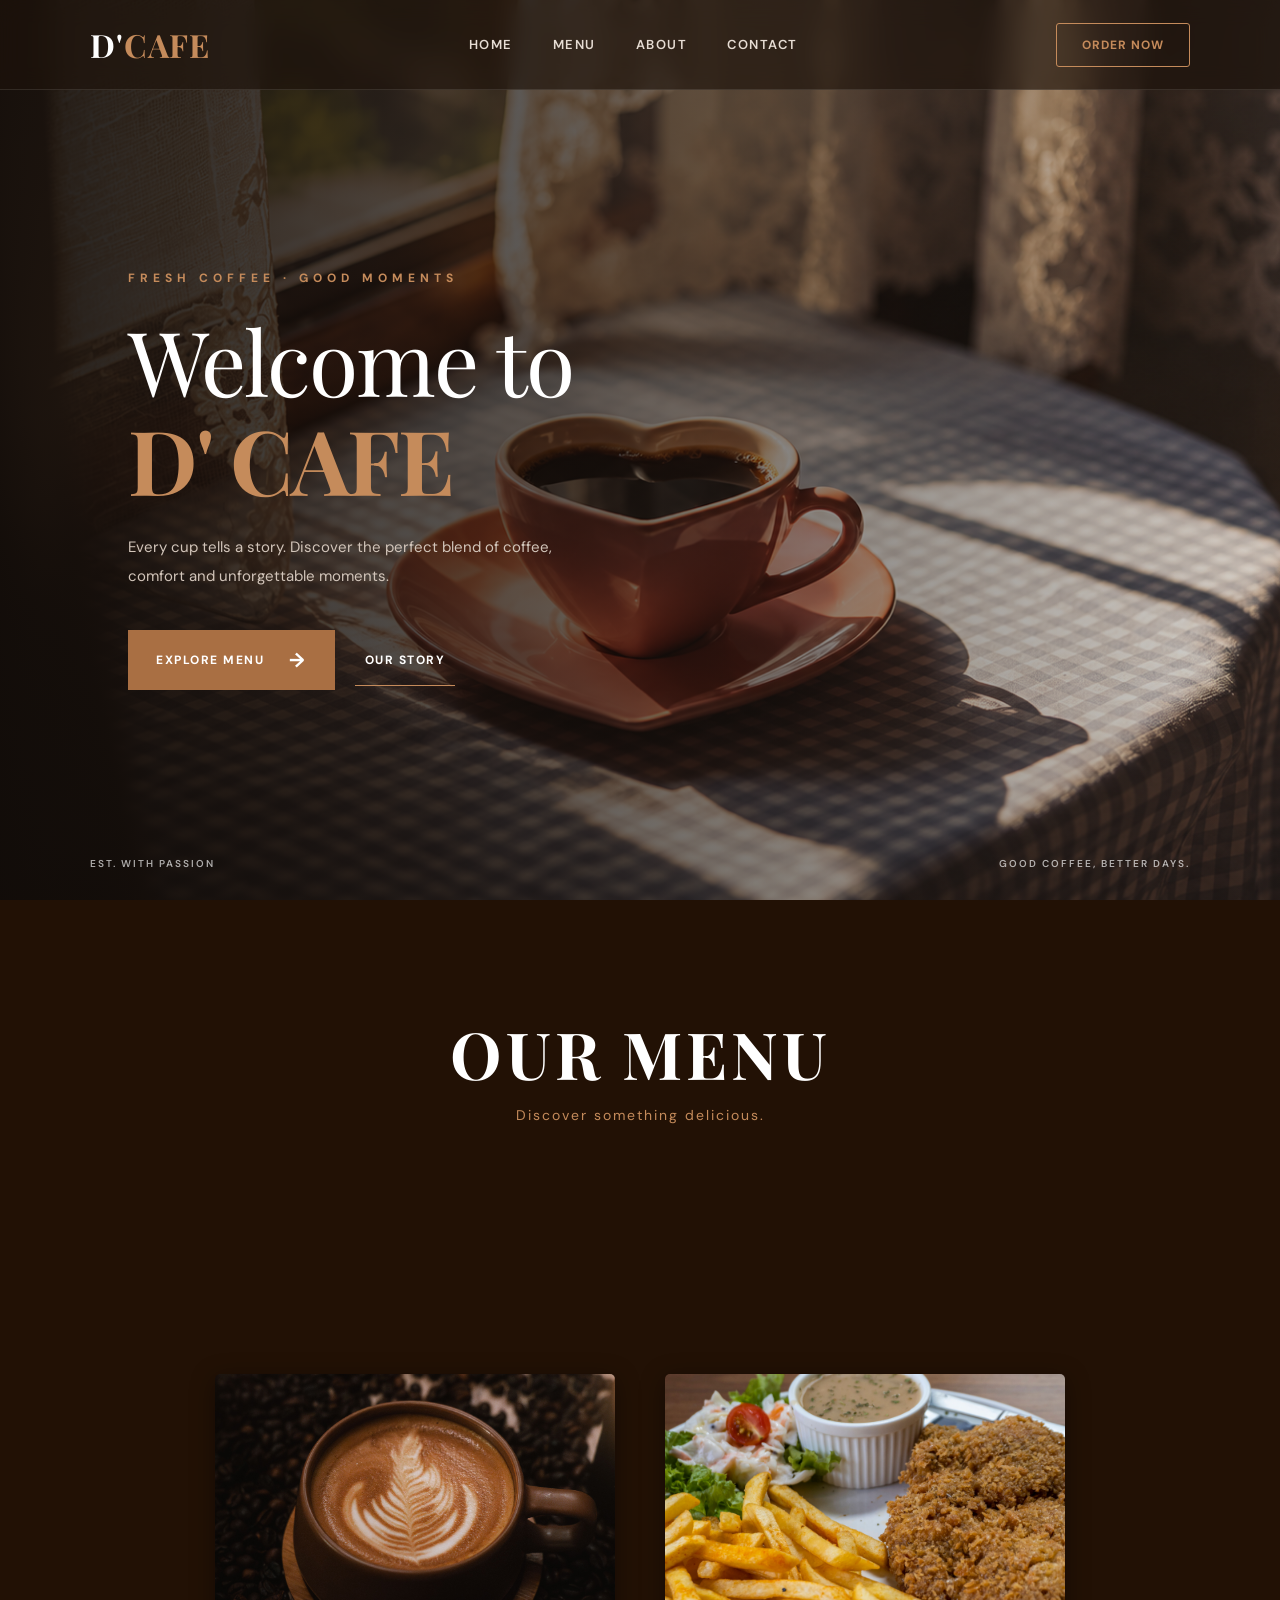
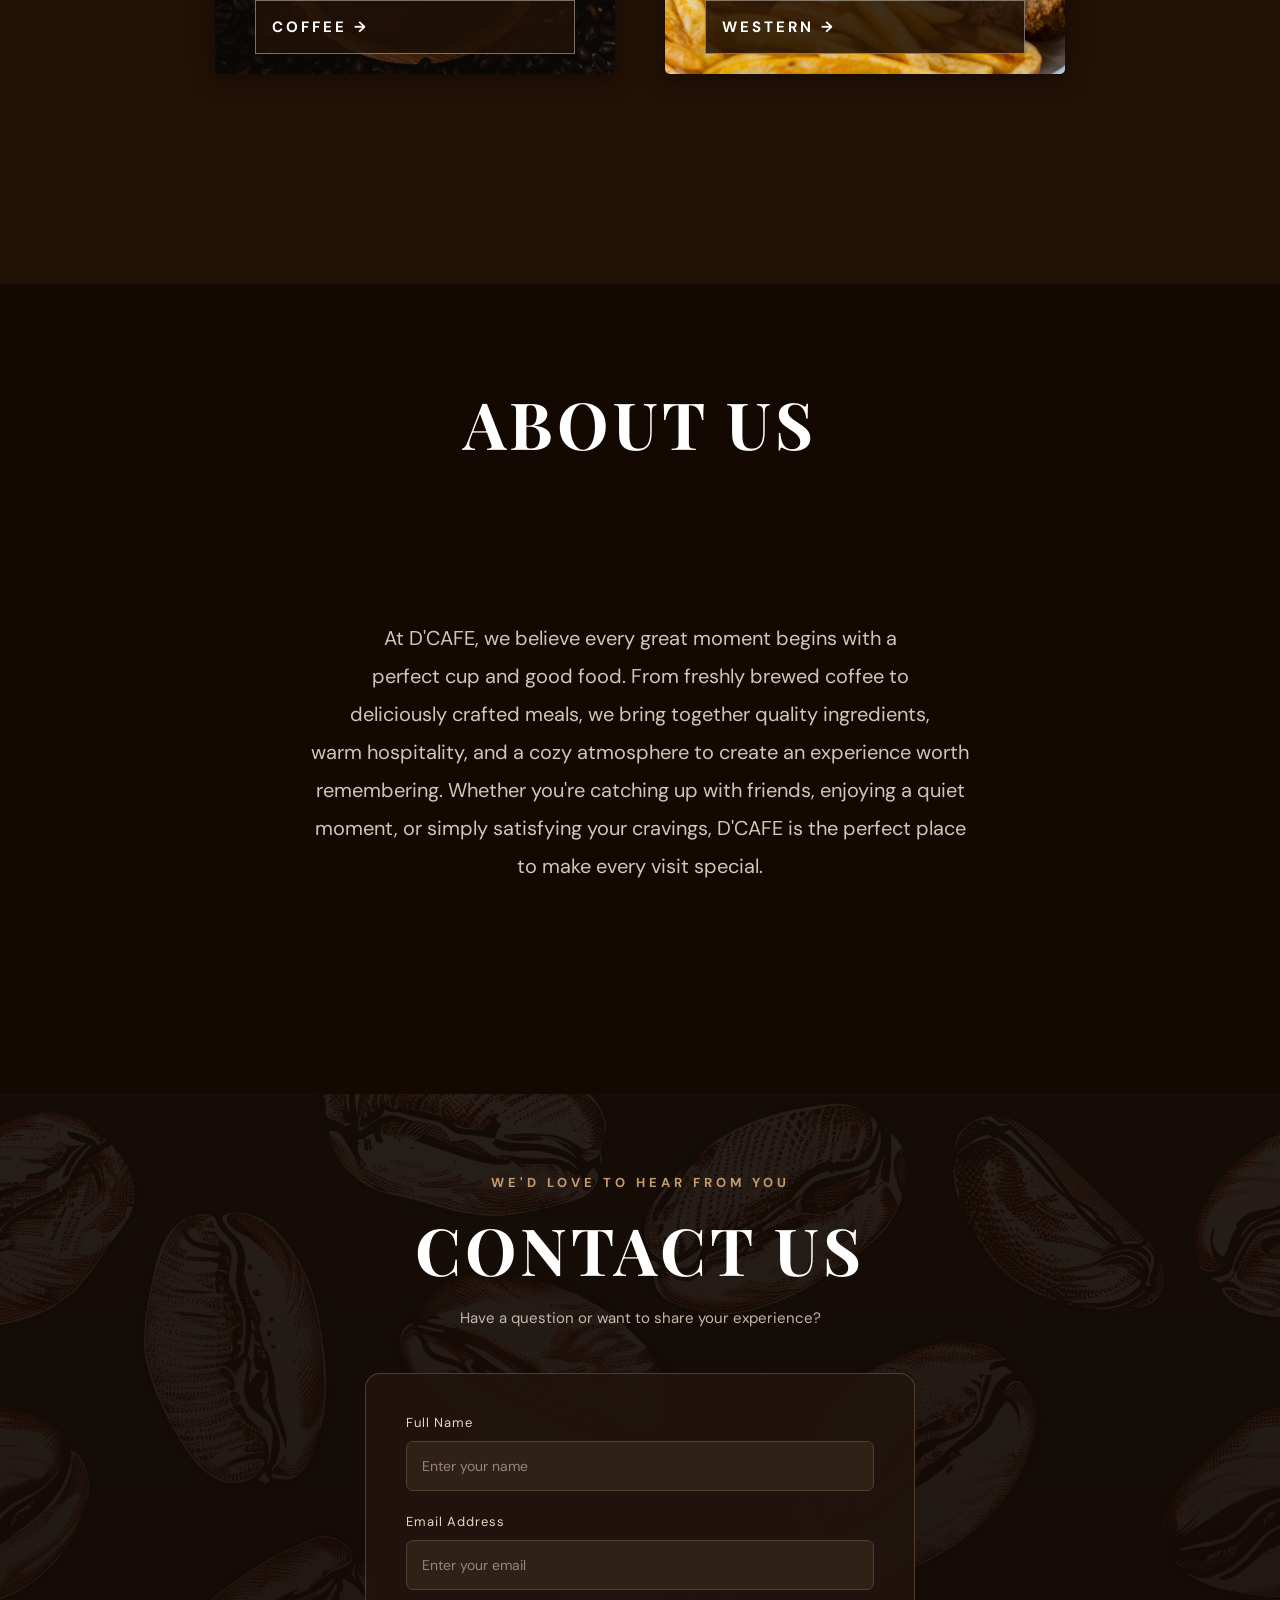
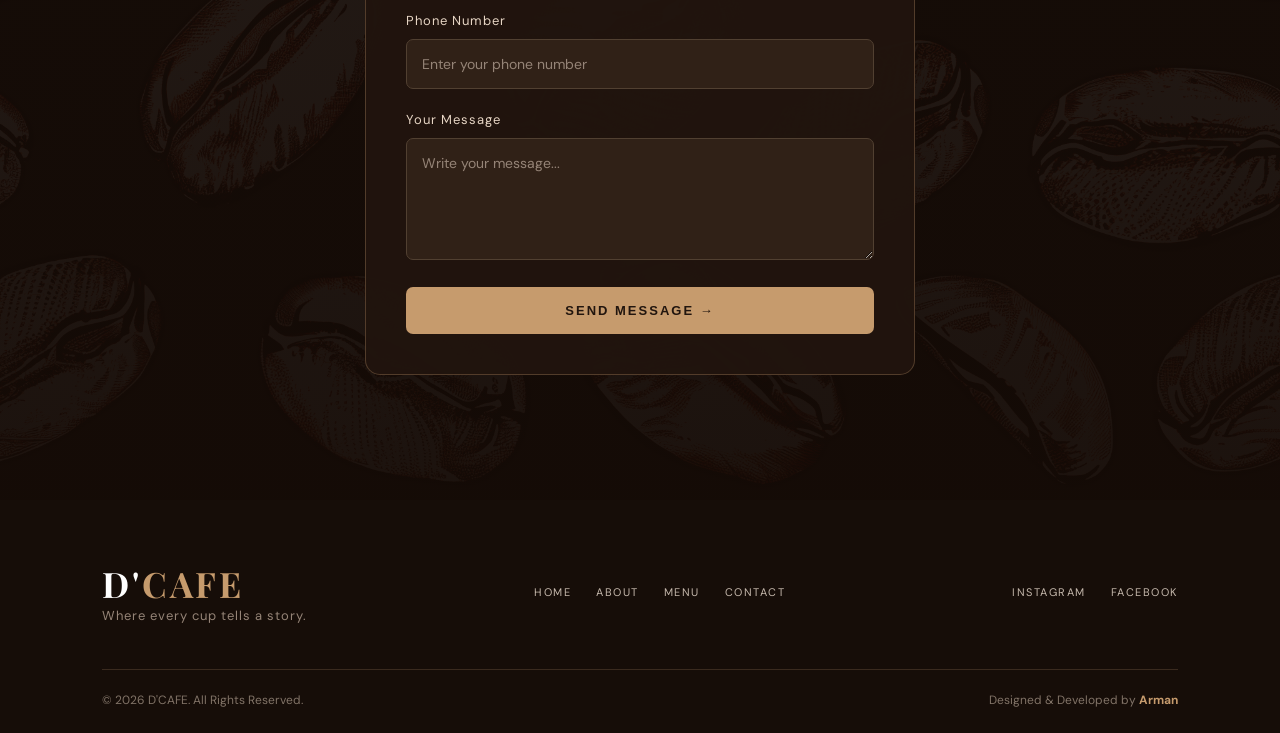
==== index.html @ 418d4ee4 "Initial commit" ====
<!DOCTYPE html>
<html lang="en">
<head>
    <meta charset="UTF-8">
    <meta name="viewport" content="width=device-width, initial-scale=1.0">

    <title>D' CAFE | Coffee & More</title>

    <link rel="icon" type="image/png" href="logo.png">
    <link rel="stylesheet" href="style.css">
</head>

<body>

    <!-- NAVBAR -->
    <nav class="navbar">

        <a href="#home" class="logo">
            D'<span>CAFE</span>
        </a>

        <div class="navbar-list">
            <a href="#home">Home</a>
            <a href="#menu">Menu</a>
            <a href="#about">About</a>
            <a href="#contact">Contact</a>
        </div>

        <a href="#menu" class="nav-btn">Order Now</a>

    </nav>

    <!-- HERO SECTION -->
    <section class="hero" id="home">

        <div class="hero-overlay"></div>

        <div class="hero-content">

            <p class="hero-subtitle">
                FRESH COFFEE · GOOD MOMENTS
            </p>

            <h1>
                Welcome to<br>
                <span>D' CAFE</span>
            </h1>

            <p class="hero-description">
                Every cup tells a story. Discover the perfect
                blend of coffee, comfort and unforgettable moments.
            </p>

            <div class="hero-buttons">
                <a href="#menu" class="hero-btn">
                    EXPLORE MENU
                    <span>→</span>
                </a>

                <a href="#about" class="secondary-btn">
                    OUR STORY
                </a>
            </div>

        </div>

        <div class="hero-bottom">
            <p>EST. WITH PASSION</p>
            <p>GOOD COFFEE, BETTER DAYS.</p>
        </div>

    </section>

  
<!-- FEATURES SECTION -->

<div class="features-title" id="menu">
    <h1>OUR MENU</h1>
    <p>Discover something delicious.</p>
</div>

<section class="features">

    <div class="card">
    <img class="card-img" src="card-coffee.jpg" alt="Coffee">

    <a href="coffee.html" class="card-btn">
        COFFEE →
    </a>
</div>

<div class="card">
    <img class="card-img" src="card-western.jpg" alt="Western">

    <a href="western.html" class="card-btn">
        WESTERN →
    </a>
</div>

</section>

<!-- FEATURES SECTION END -->

<!-- ABOUT SECTION -->

    <section class="about" id="about">
        <h1>ABOUT US</h1>
        <p>At D'CAFE, we believe every great moment begins with a <br>
            perfect cup and good food. From freshly brewed coffee to <br>
            deliciously crafted meals, we bring together quality ingredients, <br> 
            warm hospitality, and a cozy atmosphere to create an experience worth <br>
            remembering. Whether you're catching up with friends, enjoying a quiet <br>
            moment, or simply satisfying your cravings, D'CAFE is the perfect place <br>
            to make every visit special.</p>
    </section>

<!-- ABOUT SECTION END-->


<!-- CONTACT SECTION -->
<section class="contact" id="contact">

    <div class="contact-heading">
        <p>WE'D LOVE TO HEAR FROM YOU</p>
        <h1>CONTACT US</h1>
        <span>Have a question or want to share your experience?</span>
    </div>

    <form class="contact-container">

        <div class="input-group">
            <label for="name">Full Name</label>
            <input type="text" id="name"
                placeholder="Enter your name" required>
        </div>

        <div class="input-group">
            <label for="email">Email Address</label>
            <input type="email" id="email"
                placeholder="Enter your email" required>
        </div>

        <div class="input-group">
            <label for="phone">Phone Number</label>
            <input type="tel" id="phone"
                placeholder="Enter your phone number">
        </div>

        <div class="input-group">
            <label for="message">Your Message</label>
            <textarea id="message"
                placeholder="Write your message..."
                rows="5" required></textarea>
        </div>

        <button type="submit" class="ctc-btn">
            SEND MESSAGE →
        </button>

    </form>

</section>
<!-- CONTACT SECTION END -->


<!-- FOOTER -->

<footer class="footer">

    <div class="footer-content">

        <div class="footer-brand">
            <h2>D'<span>CAFE</span></h2>
            <p>Where every cup tells a story.</p>
        </div>

        <div class="footer-links">
            <a href="#home">HOME</a>
            <a href="#about">ABOUT</a>
            <a href="#menu">MENU</a>
            <a href="#contact">CONTACT</a>
        </div>

        <div class="footer-socials">
            <a href="https://instagram.com">INSTAGRAM</a>
            <a href="https://facebook.com">FACEBOOK</a>
        </div>

    </div>

    <div class="footer-bottom">
        <p>© 2026 D'CAFE. All Rights Reserved.</p>
        <p>Designed & Developed by <span>Arman</span></p>
    </div>

</footer>

<!-- FOOTER END -->



    <script src="main.js"></script>

</body>
</html>
---- style.css ----
/* GOOGLE FONT */
@import url('https://fonts.googleapis.com/css2?family=DM+Sans:wght@400;500;600;700&family=Playfair+Display:wght@400;500;600;700&display=swap');


/* RESET */
* {
    margin: 0;
    padding: 0;
    box-sizing: border-box;
    text-decoration: none;
}

html {
    scroll-behavior: smooth;
}

body {
    background-color: #17110d;
    font-family: 'DM Sans', sans-serif;
}


/* ================= NAVBAR ================= */

.navbar {
    width: 100%;
    height: 90px;

    padding: 0 7%;

    display: flex;
    align-items: center;
    justify-content: space-between;

    position: absolute;
    top: 0;
    left: 0;
    z-index: 100;

    background: rgba(30, 19, 12, 0.65);
    backdrop-filter: blur(12px);

    border-bottom: 1px solid rgba(255,255,255,0.1);
}


/* LOGO */

.logo {
    color: #fff;
    font-family: 'Playfair Display', serif;
    font-size: 32px;
    font-weight: 700;
    letter-spacing: 1px;
}

.logo span {
    color: #c58b5b;
}


/* NAVIGATION */

.navbar-list {
    display: flex;
    align-items: center;
    /* gap: 40px; */
}

.navbar-list a {
    color: #e7ddd4;
    font-size: 13px;
    font-weight: 600;
    letter-spacing: 1.5px;
    text-transform: uppercase;
    padding: 20px;

    transition: 0.3s ease;
}

.navbar-list a:hover {
    background-color: #c58b5b;
}


/* NAV BUTTON */

.nav-btn {
    padding: 13px 25px;

    border: 1px solid #c58b5b;
    border-radius: 3px;

    color: #c58b5b;
    font-size: 12px;
    font-weight: 700;
    letter-spacing: 1px;
    text-transform: uppercase;

    transition: 0.3s ease;
}

.nav-btn:hover {
    background: #c58b5b;
    color: #21150e;
}


/* ================= HERO ================= */

.hero {
    width: 100%;
    min-height: 100vh;
    min-height: 100dvh;

    display: flex;
    align-items: center;

    position: relative;
    overflow: hidden;

    background-image: url("coffeebg-hero.png");
    background-repeat: no-repeat;
    background-size: cover;
    background-position: center;
}


/* DARK OVERLAY */

.hero-overlay {
    position: absolute;
    inset: 0;

    background:
        linear-gradient(
            90deg,
            rgba(15, 10, 7, 0.92) 0%,
            rgba(15, 10, 7, 0.65) 45%,
            rgba(15, 10, 7, 0.15) 100%
        );

    z-index: 1;
}


/* HERO CONTENT */

.hero-content {
    position: relative;
    z-index: 2;

    width: 100%;
    max-width: 750px;

    margin-left: 10%;
    margin-top: 60px;

    color: white;
}


/* SUBTITLE */

.hero-subtitle {
    color: #c58b5b;

    font-size: 12px;
    font-weight: 700;
    letter-spacing: 5px;

    margin-bottom: 25px;
}


/* HEADING */

.hero-content h1 {
    font-family: 'Playfair Display', serif;

    font-size: clamp(55px, 7vw, 100px);
    line-height: 1.1;

    font-weight: 400;
    letter-spacing: -2px;
}

.hero-content h1 span {
    color: #c58b5b;
    font-weight: 700;
}


/* DESCRIPTION */

.hero-description {
    max-width: 480px;

    margin-top: 25px;

    color: #d2c5ba;

    font-size: 15px;
    line-height: 1.9;
}


/* HERO BUTTONS */

.hero-buttons {
    display: flex;
    align-items: center;
    gap: 20px;

    margin-top: 40px;
}

.hero-btn {
    display: inline-flex;
    align-items: center;
    gap: 25px;

    padding: 17px 28px;

    background: #a96f43;
    color: white;

    font-size: 12px;
    font-weight: 700;
    letter-spacing: 1.5px;

    transition: 0.3s ease;
}

.hero-btn span {
    font-size: 20px;
    transition: 0.3s ease;
}

.hero-btn:hover {
    background: #c58b5b;
    transform: translateY(-4px);
}

.hero-btn:hover span {
    transform: translateX(5px);
}


.secondary-btn {
    color: white;

    font-size: 12px;
    font-weight: 700;
    letter-spacing: 1.5px;

    padding: 17px 10px;

    border-bottom: 1px solid #c58b5b;

    transition: 0.3s ease;
}

.secondary-btn:hover {
    color: #c58b5b;
}


/* HERO BOTTOM */

.hero-bottom {
    position: absolute;
    bottom: 30px;
    left: 7%;
    right: 7%;

    z-index: 2;

    display: flex;
    justify-content: space-between;

    color: rgba(255,255,255,0.65);

    font-size: 10px;
    font-weight: 600;
    letter-spacing: 2px;
}


/* ================= RESPONSIVE ================= */

@media (max-width: 768px) {

    .navbar {
        height: 75px;
        padding: 0 5%;
    }

    .logo {
        font-size: 25px;
    }

    .navbar-list {
        gap: 15px;
    }

    .navbar-list a {
        font-size: 10px;
        letter-spacing: 0;
    }

    .nav-btn {
        display: none;
    }

    .hero-content {
        margin-left: 7%;
        margin-right: 7%;
    }

    .hero-content h1 {
        font-size: clamp(48px, 10vw, 75px);
    }

    .hero-description {
        font-size: 13px;
    }

    .hero-subtitle {
        font-size: 10px;
        letter-spacing: 3px;
    }

}

@media (max-width: 480px) {

    .navbar-list {
        gap: 10px;
    }

    .navbar-list a {
        font-size: 9px;
    }

    .hero-buttons {
        flex-wrap: wrap;
        gap: 10px;
    }

    .hero-bottom {
        font-size: 8px;
        letter-spacing: 1px;
    }

}



/* FEATURES TITLE */

.features-title {
    background-color: #221105;
    text-align: center;
    padding-top: 110px;
    padding-bottom: 40px;
}

.features-title h1 {
    color: white;
    font-family: 'Playfair Display', serif;
    font-size: 65px;
    letter-spacing: 4px;
}

.features-title p {
    color: #c58b5b;
    font-size: 14px;
    letter-spacing: 2px;
    margin-top: 10px;
}


/* FEATURES SECTION */

.features {
    min-height: 80vh;

    background-color: #221105;
    background-size: cover;

    display: flex;
    justify-content: center;
    align-items: center;

    gap: 50px;
    padding: 40px 7%;
}

/* CARD */

.card {
    width: 400px;

    position: relative;
    overflow: hidden;

    border-radius: 5px;

    box-shadow: 0 5px 25px rgba(0,0,0,0.4);

    transition: 0.4s ease;
}

.card:hover {
    transform: translateY(-10px);
}


/* CARD IMAGE */

.card-img {
    width: 100%;
    height: 300px;

    display: block;

    object-fit: cover;

    transition: 0.5s ease;
}

.card:hover .card-img {
    transform: scale(1.08);
}


/* CARD BUTTON */

.card-btn {
    position: absolute;
    bottom: 20px;
    left: 50%;

    transform: translateX(-50%);

    width: 80%;

    padding: 16px;

    border: 1px solid rgba(255,255,255,0.4);
    background: rgba(34,17,5,0.85);

    color: white;

    font-size: 15px;
    font-weight: 700;
    letter-spacing: 3px;

    cursor: pointer;

    transition: 0.3s ease;
}

.card-btn span {
    margin-left: 10px;
}

.card-btn:hover {
    background: #a96f43;
}


/* RESPONSIVE */

@media (max-width: 768px) {

    .features {
        flex-direction: column;
        gap: 30px;
        padding: 40px 20px;
    }

    .card {
        width: 100%;
        max-width: 400px;
    }

    .features-title h1 {
        font-size: 45px;
    }

}

/* ABOUT */

.about {
    min-height: 90vh;
    background-color: #140902;
    color: white;
    align-items: center;
    text-align: center;
}

.about h1 {
    padding-top: 6rem;
    color: white;
    font-family: 'Playfair Display', serif;
    font-size: 65px;
    letter-spacing: 4px;
}

.about p {
    padding-top: 8rem;
    
    margin-top: 25px;

    color: #d2c5ba;

    font-size: 20px;
    line-height: 1.9;
}



/* CONTACT SECTION */

.contact {
    min-height: 110vh;
    background-image:
        linear-gradient(rgba(20, 10, 5, 0.65),
        rgba(20, 10, 5, 0.85)),
        url(bean.png);

    background-repeat: no-repeat;
    background-size: cover;
    background-position: center;

    padding: 80px 20px;
    box-sizing: border-box;
    text-align: center;
}

/* HEADING */

.contact-heading p {
    color: #c69b6d;
    font-size: 13px;
    letter-spacing: 4px;
    font-weight: bold;
}

.contact h1 {
    color: white;
    font-family: 'Playfair Display', serif;
    font-size: 65px;
    letter-spacing: 4px;
    margin: 15px 0;
}

.contact-heading span {
    color: #c5b8ac;
    font-size: 15px;
}

/* FORM CONTAINER */

.contact-container {
    background: rgba(33, 21, 14, 0.95);
    width: 100%;
    max-width: 550px;

    margin: 45px auto;
    padding: 40px;

    box-sizing: border-box;
    border: 1px solid rgba(198, 155, 109, 0.3);
    border-radius: 15px;

    display: flex;
    flex-direction: column;
    gap: 22px;

    text-align: left;
}

/* INPUT GROUP */

.input-group {
    display: flex;
    flex-direction: column;
    gap: 10px;
}

.input-group label {
    color: #e6d5c4;
    font-size: 13px;
    letter-spacing: 1px;
}

.contact-container input,
.contact-container textarea {
    width: 100%;
    padding: 15px;

    box-sizing: border-box;

    background: #302117;
    border: 1px solid #514031;
    border-radius: 7px;

    color: white;
    font-family: inherit;
    font-size: 14px;

    outline: none;
    transition: 0.3s;
}

.contact-container input:focus,
.contact-container textarea:focus {
    border-color: #c69b6d;
    background: #39281b;
}

.contact-container input::placeholder,
.contact-container textarea::placeholder {
    color: #958477;
}

.contact-container textarea {
    resize: vertical;
}

/* BUTTON */

.ctc-btn {
    padding: 16px;
    margin-top: 5px;

    background: #c69b6d;
    color: #21150e;

    border: none;
    border-radius: 7px;

    font-weight: bold;
    font-size: 13px;
    letter-spacing: 2px;

    cursor: pointer;
    transition: 0.3s;
}

.ctc-btn:hover {
    background: #e0bd91;
    transform: translateY(-3px);
}

/* RESPONSIVE */

@media (max-width: 600px) {

    .contact h1 {
        font-size: 42px;
    }

    .contact-container {
        padding: 25px;
    }

}


/* FOOTER */

.footer {
    background: #160d08;
    padding: 60px 8% 25px;
    color: #c5b8ac;
}

/* FOOTER CONTENT */

.footer-content {
    display: flex;
    justify-content: space-between;
    align-items: center;
    flex-wrap: wrap;
    gap: 35px;
    padding-bottom: 45px;
}

.footer-brand h2 {
    font-family: 'Playfair Display', serif;
    font-size: 35px;
    color: white;
    letter-spacing: 3px;
    margin: 0;
}

.footer-brand h2 span {
    color: #c69b6d;
}

.footer-brand p {
    font-size: 13px;
    letter-spacing: 1px;
    color: #958477;
}

/* LINKS */

.footer-links,
.footer-socials {
    display: flex;
    gap: 25px;
    flex-wrap: wrap;
}

.footer a {
    color: #c5b8ac;
    text-decoration: none;
    font-size: 11px;
    letter-spacing: 1.5px;
    transition: 0.3s;
}

.footer a:hover {
    color: #c69b6d;
}

/* COPYRIGHT */

.footer-bottom {
    border-top: 1px solid #3a2a1e;
    padding-top: 22px;

    display: flex;
    justify-content: space-between;
    flex-wrap: wrap;
    gap: 10px;
}

.footer-bottom p {
    font-size: 12px;
    color: #817367;
}

.footer-bottom span {
    color: #c69b6d;
    font-weight: bold;
}

/* RESPONSIVE */

@media (max-width: 600px) {
    .footer-content {
        flex-direction: column;
        align-items: flex-start;
    }

    .footer-bottom {
        flex-direction: column;
        gap: 5px;
    }
}
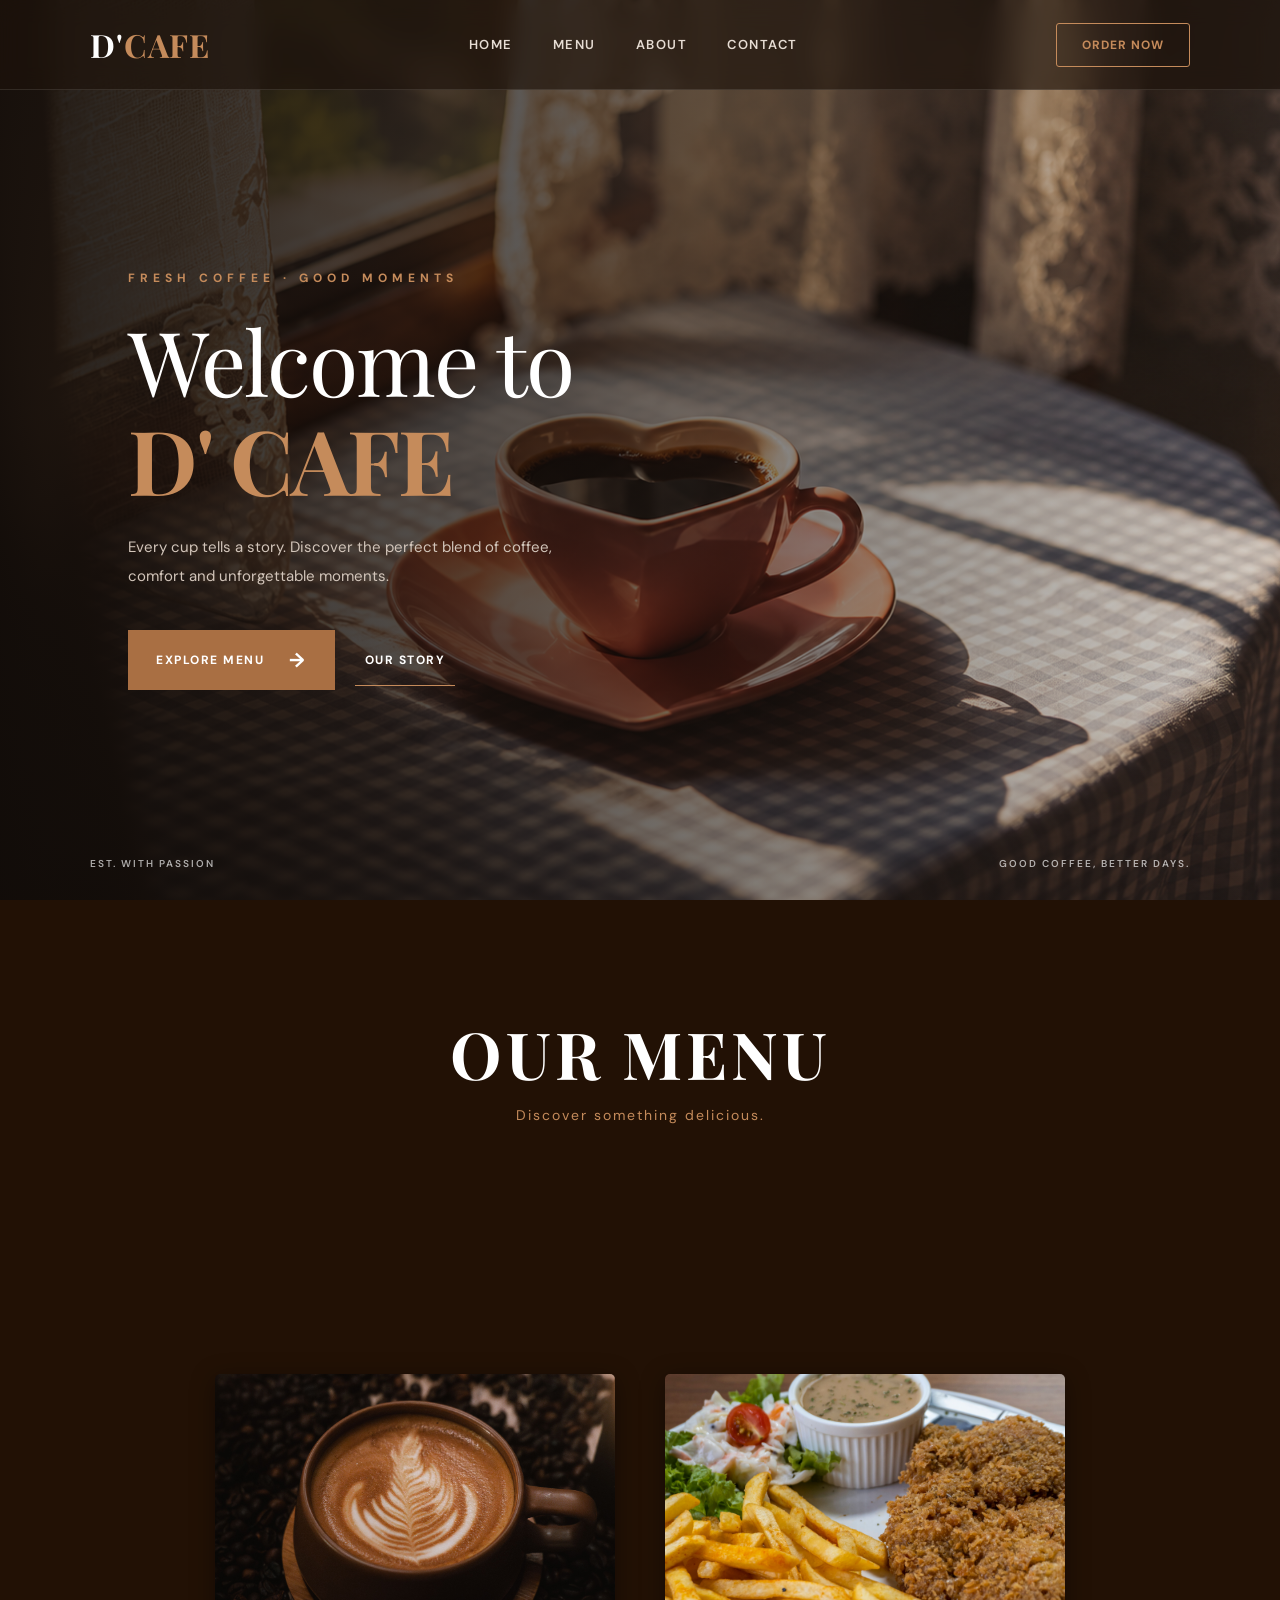
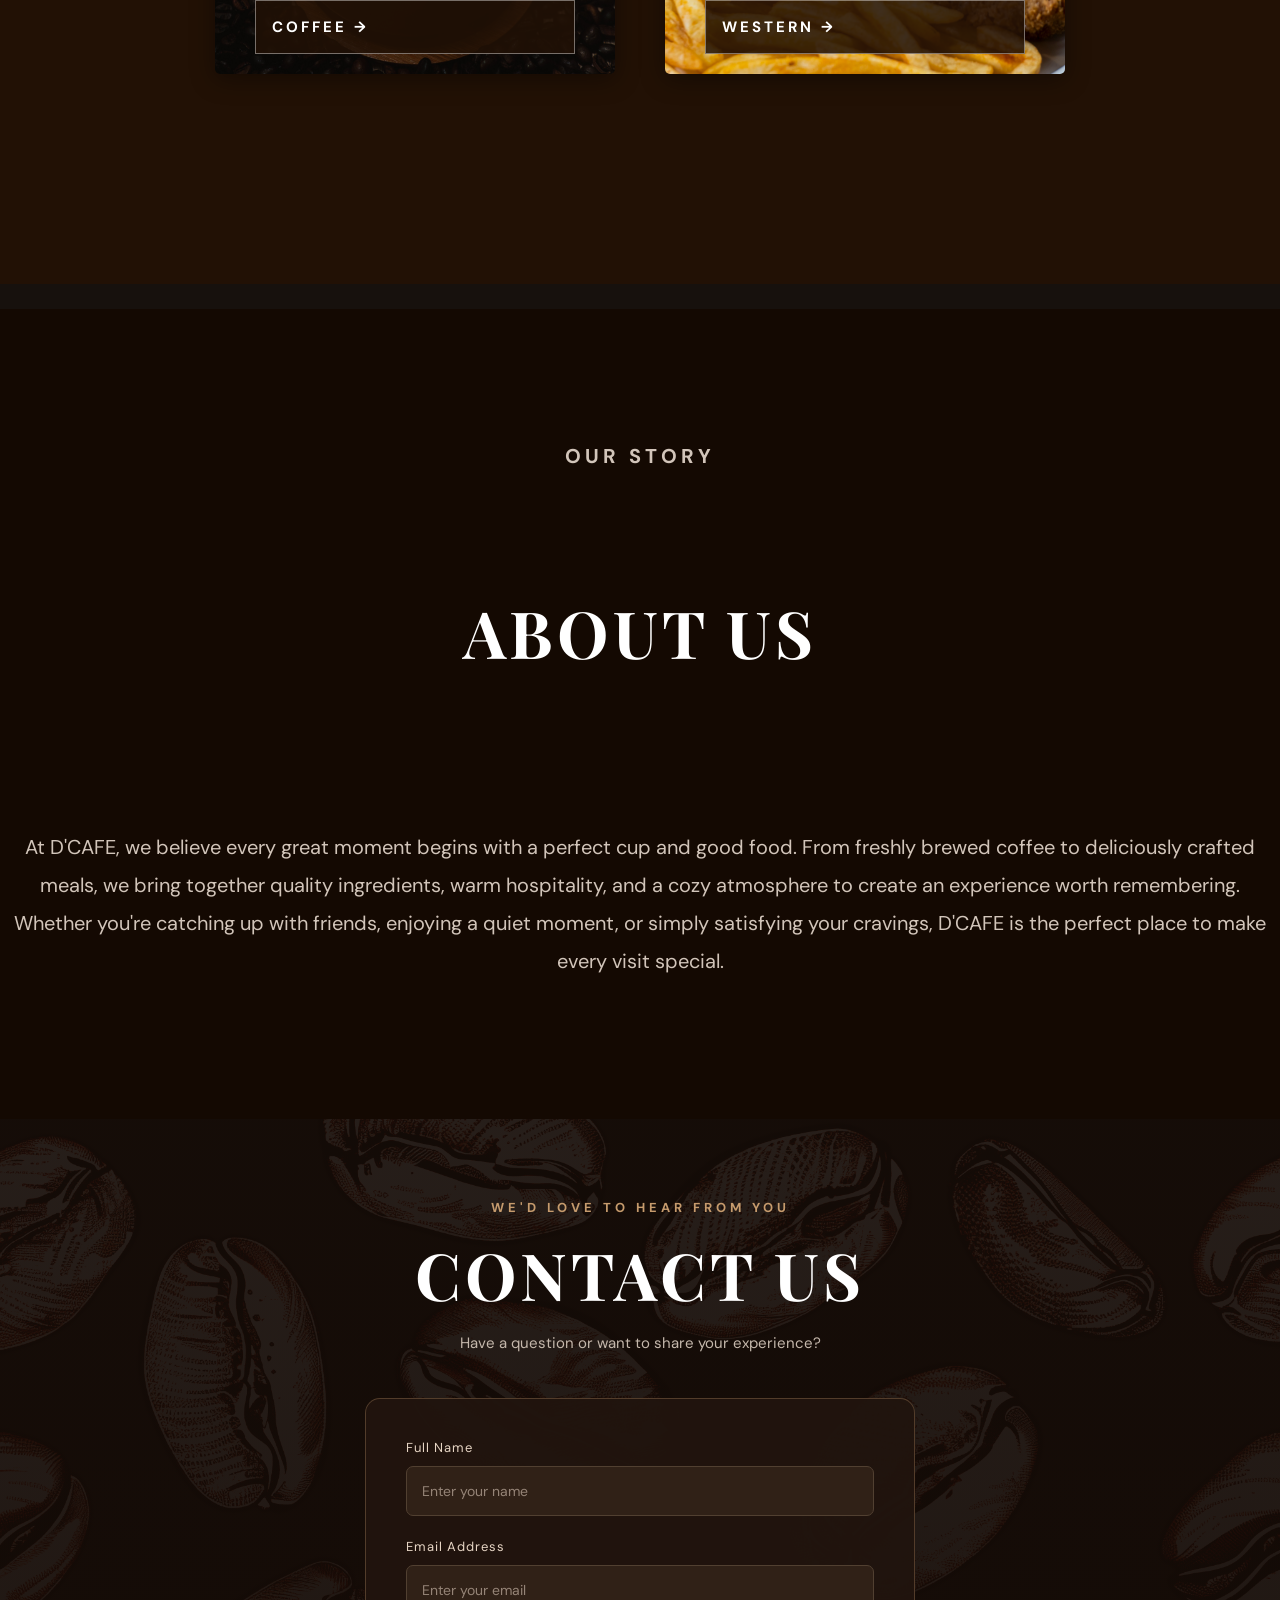
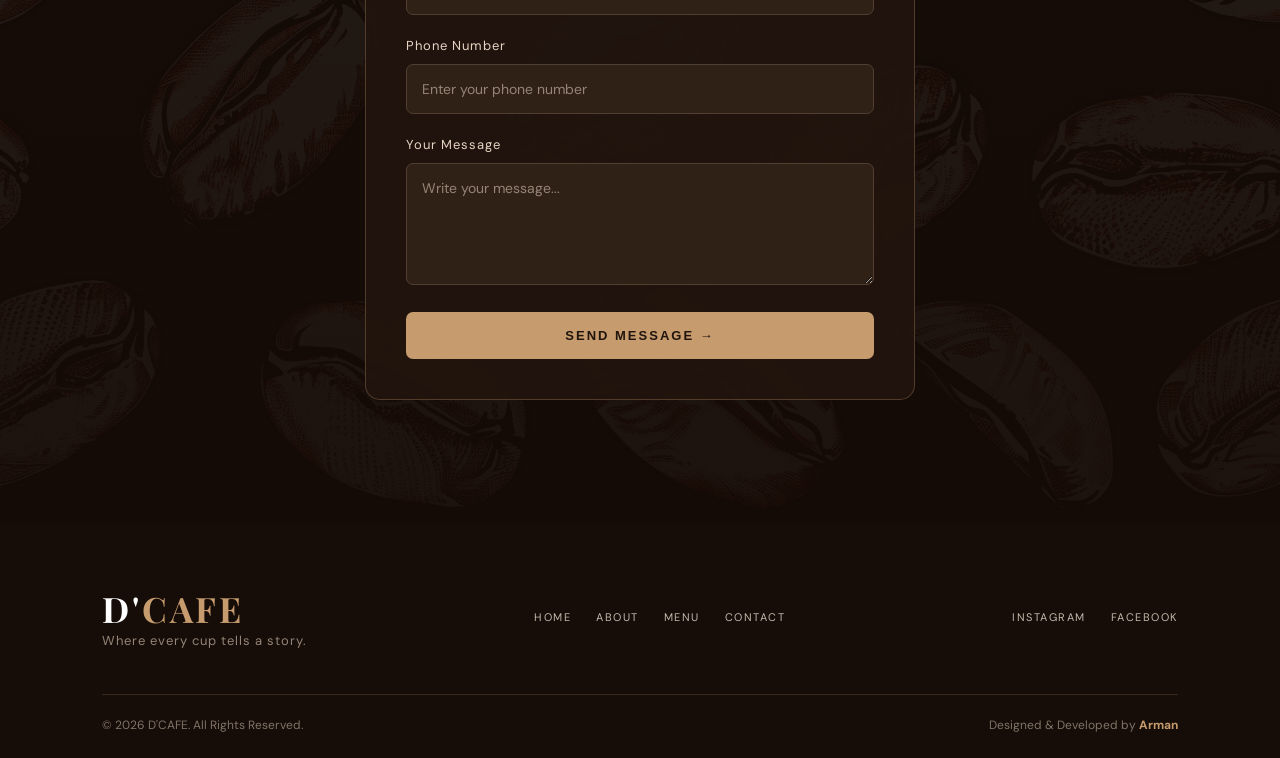
==== commit 78f4268a: "Update website design" ====
--- a/index.html
+++ b/index.html
@@ -104,18 +104,28 @@
 
 <!-- ABOUT SECTION -->
 
-    <section class="about" id="about">
+<section class="about" id="about">
+
+    <div class="about-content">
+        <p class="about-subtitle">OUR STORY</p>
+
         <h1>ABOUT US</h1>
-        <p>At D'CAFE, we believe every great moment begins with a <br>
-            perfect cup and good food. From freshly brewed coffee to <br>
-            deliciously crafted meals, we bring together quality ingredients, <br> 
-            warm hospitality, and a cozy atmosphere to create an experience worth <br>
-            remembering. Whether you're catching up with friends, enjoying a quiet <br>
-            moment, or simply satisfying your cravings, D'CAFE is the perfect place <br>
-            to make every visit special.</p>
-    </section>
-
-<!-- ABOUT SECTION END-->
+
+        <p class="about-description">
+            At D'CAFE, we believe every great moment begins with a
+            perfect cup and good food. From freshly brewed coffee to
+            deliciously crafted meals, we bring together quality
+            ingredients, warm hospitality, and a cozy atmosphere to
+            create an experience worth remembering. Whether you're
+            catching up with friends, enjoying a quiet moment, or
+            simply satisfying your cravings, D'CAFE is the perfect
+            place to make every visit special.
+        </p>
+    </div>
+
+</section>
+
+<!-- ABOUT SECTION END -->
 
 
 <!-- CONTACT SECTION -->
--- a/style.css
+++ b/style.css
@@ -766,3 +766,612 @@
         gap: 5px;
     }
 }
+
+
+
+/* =========================================
+   RESPONSIVE UPGRADE - D'CAFE
+   Desktop | Laptop | Tablet | Mobile
+========================================= */
+
+
+/* GLOBAL RESPONSIVE */
+
+img {
+    max-width: 100%;
+}
+
+section {
+    scroll-margin-top: 90px;
+}
+
+
+/* =========================================
+   LARGE DESKTOP (1440px AND ABOVE)
+========================================= */
+
+@media (min-width: 1440px) {
+
+    .hero-content {
+        margin-left: 12%;
+    }
+
+    .features {
+        gap: 70px;
+    }
+
+    .card {
+        width: min(100%, 450px);
+    }
+
+    .about-description {
+        max-width: 850px;
+    }
+
+}
+
+
+/* =========================================
+   LAPTOP (1024px - 1439px)
+========================================= */
+
+@media (max-width: 1200px) {
+
+    .navbar {
+        padding: 0 5%;
+    }
+
+    .navbar-list a {
+        padding: 15px;
+        font-size: 12px;
+    }
+
+    .hero-content {
+        margin-left: 8%;
+        max-width: 650px;
+    }
+
+    .features {
+        gap: 35px;
+        padding-left: 5%;
+        padding-right: 5%;
+    }
+
+    .card {
+        width: min(45%, 400px);
+    }
+
+    .about {
+        padding: 100px 7%;
+    }
+
+    .about h1 {
+        font-size: clamp(45px, 5vw, 65px);
+    }
+
+    .about-description {
+        max-width: 750px;
+    }
+
+}
+
+.about-subtitle {
+    color: #c58b5b;
+    font-size: 12px;
+    font-weight: 700;
+    letter-spacing: 4px;
+    margin-bottom: 18px;
+}
+
+
+/* =========================================
+   TABLET (769px - 1024px)
+========================================= */
+
+@media (max-width: 1024px) {
+
+    /* NAVBAR */
+
+    .navbar {
+        height: 80px;
+    }
+
+    .logo {
+        font-size: 27px;
+    }
+
+    .navbar-list a {
+        padding: 12px;
+        font-size: 11px;
+        letter-spacing: 1px;
+    }
+
+    .nav-btn {
+        padding: 11px 16px;
+        font-size: 10px;
+    }
+
+
+    /* HERO */
+
+    .hero {
+        min-height: 85vh;
+        min-height: 85svh;
+        background-position: 60% center;
+    }
+
+    .hero-content {
+        max-width: 580px;
+        margin-left: 7%;
+        margin-right: 7%;
+    }
+
+    .hero-content h1 {
+        font-size: clamp(55px, 8vw, 80px);
+    }
+
+
+    /* MENU */
+
+    .features-title {
+        padding: 90px 20px 35px;
+    }
+
+    .features-title h1 {
+        font-size: clamp(40px, 6vw, 55px);
+    }
+
+    .features {
+        min-height: auto;
+        gap: 25px;
+        padding: 50px 5%;
+    }
+
+    .card {
+        width: calc(50% - 15px);
+    }
+
+    .card-img {
+        height: 260px;
+    }
+
+
+    /* ABOUT */
+
+    .about {
+        min-height: auto;
+        padding: 110px 8%;
+    }
+
+    .about h1 {
+        padding-top: 0;
+        font-size: 50px;
+    }
+
+    .about-description {
+        padding-top: 0;
+        margin: 35px auto 0;
+        font-size: 17px;
+        line-height: 1.9;
+    }
+
+
+    /* CONTACT */
+
+    .contact {
+        min-height: auto;
+        padding: 90px 25px;
+    }
+
+}
+
+
+/* =========================================
+   MOBILE & SMALL TABLET (MAX 768px)
+========================================= */
+
+@media (max-width: 768px) {
+
+    /* NAVBAR */
+
+    .navbar {
+        height: auto;
+        min-height: 75px;
+        padding: 15px 5%;
+
+        flex-wrap: wrap;
+        row-gap: 12px;
+    }
+
+    .logo {
+        font-size: 25px;
+    }
+
+    .navbar-list {
+        order: 3;
+        width: 100%;
+
+        display: flex;
+        justify-content: center;
+        flex-wrap: wrap;
+
+        gap: 5px;
+    }
+
+    .navbar-list a {
+        padding: 9px 12px;
+        font-size: 10px;
+        letter-spacing: 0.5px;
+    }
+
+    .nav-btn {
+        display: none;
+    }
+
+
+    /* HERO */
+
+    .hero {
+        min-height: 90svh;
+        background-position: 60% center;
+    }
+
+    .hero-content {
+        margin: 125px 7% 80px;
+        max-width: 550px;
+    }
+
+    .hero-subtitle {
+        font-size: 10px;
+        letter-spacing: 3px;
+        margin-bottom: 20px;
+    }
+
+    .hero-content h1 {
+        font-size: clamp(48px, 9vw, 70px);
+        letter-spacing: -1px;
+    }
+
+    .hero-description {
+        max-width: 430px;
+        font-size: 14px;
+        line-height: 1.8;
+    }
+
+    .hero-buttons {
+        margin-top: 30px;
+        flex-wrap: wrap;
+    }
+
+    .hero-bottom {
+        bottom: 20px;
+        font-size: 8px;
+    }
+
+
+    /* MENU */
+
+    .features-title {
+        padding: 75px 20px 30px;
+    }
+
+    .features-title h1 {
+        font-size: clamp(38px, 7vw, 48px);
+    }
+
+    .features {
+        min-height: auto;
+
+        display: flex;
+        flex-direction: column;
+
+        gap: 30px;
+        padding: 35px 7% 75px;
+    }
+
+    .card {
+        width: 100%;
+        max-width: 480px;
+    }
+
+    .card-img {
+        height: clamp(220px, 45vw, 320px);
+    }
+
+
+    /* ABOUT */
+
+    .about {
+        min-height: auto;
+        padding: 90px 7%;
+    }
+
+    .about h1 {
+        font-size: clamp(38px, 7vw, 50px);
+        letter-spacing: 2px;
+    }
+
+    .about-description {
+        max-width: 600px;
+        font-size: 15px;
+        line-height: 1.9;
+        margin-top: 25px;
+    }
+
+
+    /* CONTACT */
+
+    .contact {
+        min-height: auto;
+        padding: 75px 7%;
+    }
+
+    .contact h1 {
+        font-size: clamp(38px, 7vw, 50px);
+    }
+
+    .contact-heading p {
+        font-size: 11px;
+        letter-spacing: 2px;
+    }
+
+    .contact-heading span {
+        font-size: 13px;
+    }
+
+    .contact-container {
+        width: 100%;
+        max-width: 500px;
+        padding: 30px 25px;
+    }
+
+
+    /* FOOTER */
+
+    .footer {
+        padding: 50px 7% 25px;
+    }
+
+    .footer-content {
+        display: flex;
+        flex-direction: column;
+        align-items: flex-start;
+        gap: 30px;
+    }
+
+    .footer-links,
+    .footer-socials {
+        gap: 18px;
+    }
+
+    .footer-bottom {
+        flex-direction: column;
+        gap: 12px;
+    }
+
+}
+
+
+/* =========================================
+   SMALL MOBILE (MAX 480px)
+========================================= */
+
+@media (max-width: 480px) {
+
+    /* NAVBAR */
+
+    .navbar {
+        padding: 13px 4%;
+    }
+
+    .logo {
+        font-size: 23px;
+    }
+
+    .navbar-list {
+        gap: 0;
+    }
+
+    .navbar-list a {
+        padding: 9px 10px;
+        font-size: 9px;
+    }
+
+
+    /* HERO */
+
+    .hero {
+        min-height: 90svh;
+        background-position: 62% center;
+    }
+
+    .hero-overlay {
+        background: linear-gradient(
+            90deg,
+            rgba(15, 10, 7, 0.92),
+            rgba(15, 10, 7, 0.65)
+        );
+    }
+
+    .hero-content {
+        margin: 125px 6% 90px;
+    }
+
+    .hero-content h1 {
+        font-size: clamp(43px, 12vw, 55px);
+        line-height: 1.15;
+    }
+
+    .hero-subtitle {
+        font-size: 9px;
+        letter-spacing: 2px;
+    }
+
+    .hero-description {
+        font-size: 13px;
+    }
+
+    .hero-buttons {
+        gap: 12px;
+    }
+
+    .hero-btn {
+        padding: 14px 19px;
+        font-size: 10px;
+        gap: 15px;
+    }
+
+    .secondary-btn {
+        font-size: 10px;
+    }
+
+    .hero-bottom {
+        left: 6%;
+        right: 6%;
+        font-size: 7px;
+        letter-spacing: 0.5px;
+    }
+
+
+    /* MENU */
+
+    .features-title h1 {
+        font-size: 37px;
+    }
+
+    .features-title p {
+        font-size: 12px;
+    }
+
+    .features {
+        padding: 30px 6% 60px;
+    }
+
+    .card-img {
+        height: 220px;
+    }
+
+    .card-btn {
+        width: 85%;
+        padding: 13px;
+        font-size: 12px;
+        letter-spacing: 2px;
+    }
+
+
+    /* ABOUT */
+
+    .about {
+        padding: 75px 7%;
+    }
+
+    .about h1 {
+        font-size: 37px;
+    }
+
+    .about-description {
+        font-size: 14px;
+        line-height: 1.8;
+    }
+
+
+    /* CONTACT */
+
+    .contact {
+        padding: 70px 6%;
+    }
+
+    .contact h1 {
+        font-size: 36px;
+    }
+
+    .contact-heading p {
+        font-size: 9px;
+        letter-spacing: 1.5px;
+    }
+
+    .contact-heading span {
+        font-size: 12px;
+    }
+
+    .contact-container {
+        margin-top: 35px;
+        padding: 23px 18px;
+        gap: 18px;
+    }
+
+    .input-group label {
+        font-size: 12px;
+    }
+
+    .contact-container input,
+    .contact-container textarea {
+        padding: 13px;
+        font-size: 13px;
+    }
+
+    .ctc-btn {
+        padding: 14px;
+        font-size: 11px;
+    }
+
+
+    /* FOOTER */
+
+    .footer {
+        padding: 45px 6% 25px;
+    }
+
+    .footer-brand h2 {
+        font-size: 30px;
+    }
+
+    .footer-links,
+    .footer-socials {
+        gap: 15px;
+    }
+
+    .footer a {
+        font-size: 9px;
+        letter-spacing: 1px;
+    }
+
+    .footer-bottom p {
+        font-size: 10px;
+    }
+
+}
+
+
+/* =========================================
+   VERY SMALL MOBILE (MAX 360px)
+========================================= */
+
+@media (max-width: 360px) {
+
+    .navbar-list a {
+        padding: 8px;
+        font-size: 8px;
+    }
+
+    .hero-content h1 {
+        font-size: 42px;
+    }
+
+    .hero-bottom {
+        font-size: 6px;
+    }
+
+    .hero-btn {
+        padding: 12px 14px;
+    }
+
+    .features-title h1 {
+        font-size: 32px;
+    }
+
+    .contact-container {
+        padding: 20px 15px;
+    }
+
+}
